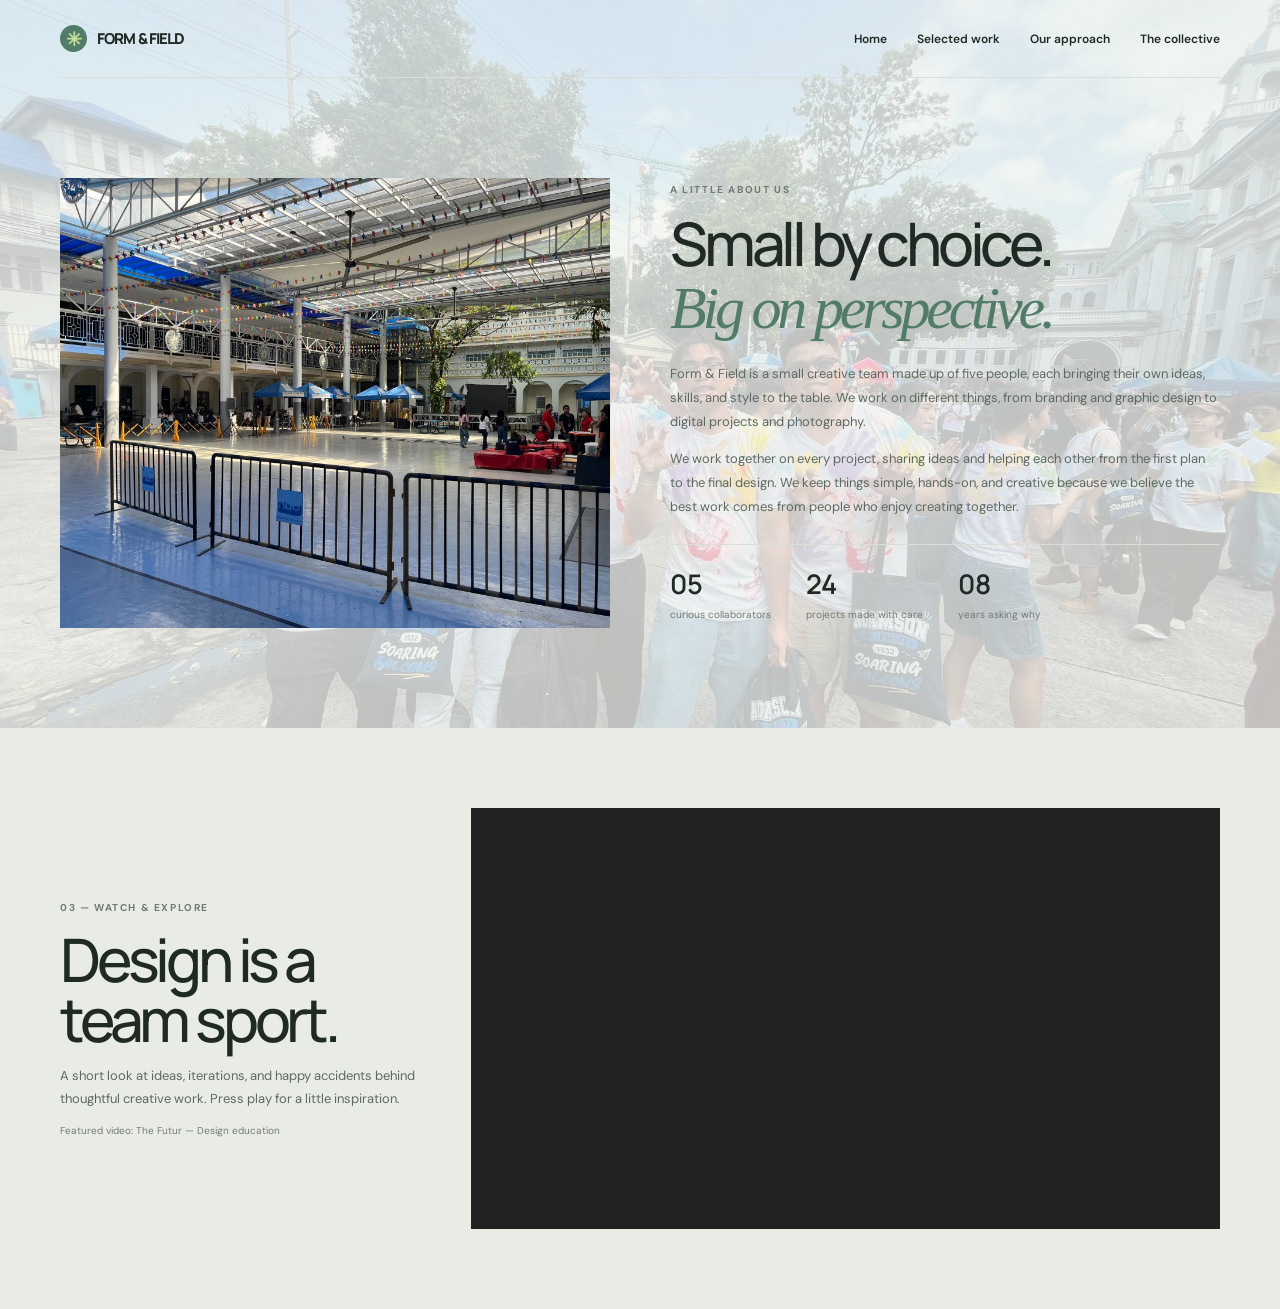
==== about.html @ 74bdded2 "Add files via upload" ====
<!DOCTYPE html>
<html lang="en">
<head>
	<meta charset="UTF-8">
	<meta name="viewport" content="width=device-width, initial-scale=1">
	<meta name="theme-color" content="#f4f1eb">
	<meta name="description" content="The portfolio of Form & Field, an independent design collective creating thoughtful digital and visual experiences.">
	<title>Form &amp; Field — Design Collective</title>
	<link rel="preconnect" href="https://fonts.googleapis.com">
	<link rel="preconnect" href="https://fonts.gstatic.com" crossorigin>
	<link href="https://fonts.googleapis.com/css2?family=DM+Sans:wght@400;500;600;700&family=Manrope:wght@400;500;600;700;800&display=swap" rel="stylesheet">
	<link href="itcfp-styles.css" rel="stylesheet">
</head>
<body>
	<header class="wrap topbar">
		<a class="brand">
			<span class="mark" aria-hidden="true"></span>
			FORM &amp; FIELD
		</a>
		<button class="menu" aria-label="Open navigation" aria-expanded="false">☰</button>
		<nav class="nav" aria-label="Main navigation">
            <a href="index.html">Home</a>
			<a href="projects.html">Selected work</a>
			<a href="about.html">Our approach</a>
			<a href="team.html">The collective</a>
		</nav>
	</header>
    <section class="wrap about">
			<div class="about-grid">
				<div class="about-photo">
					<img src="STCourt.jpg" alt="ST Quadrangle, a bright and airy space with shared work tables">
				</div>
				<div class="about-copy">
					<div class="label">A little about us</div>
					<h2>Small by choice.<br><em>Big on perspective.</em></h2>
					<p>Form &amp; Field is a small creative team made up of five people, each bringing their own ideas, skills, and style to the table. We work on different things, from branding and graphic design to digital projects and photography.</p>
					<p>We work together on every project, sharing ideas and helping each other from the first plan to the final design. We keep things simple, hands-on, and creative because we believe the best work comes from people who enjoy creating together.</p>
					<div class="stats">
						<div><strong>05</strong><span>curious collaborators</span></div>
						<div><strong>24</strong><span>projects made with care</span></div>
						<div><strong>08</strong><span>years asking why</span></div>
					</div>
				</div>
			</div>
		</section>
        <section class="film" id="film">
			<div class="wrap film-grid">
				<div class="film-copy">
					<div class="label">03 — Watch &amp; explore</div>
					<h2>Design is a team sport.</h2>
					<p>A short look at ideas, iterations, and happy accidents behind thoughtful creative work. Press play for a little inspiration.</p>
					<div class="note">Featured video: The Futur — Design education</div>
				</div>
				<div class="frame">
					<iframe src="https://www.youtube-nocookie.com/embed/YqQx75OPRa0?rel=0" title="Design education video from The Futur" loading="lazy" allow="accelerometer; autoplay; clipboard-write; encrypted-media; gyroscope; picture-in-picture; web-share" referrerpolicy="strict-origin-when-cross-origin" allowfullscreen></iframe>
				</div>
			</div>
		</section>
        <script>
		const menuButton=document.querySelector('.menu');
		const navigation=document.querySelector('.nav');
		const setMenuOpen=open=>{navigation.classList.toggle('open',open);menuButton.setAttribute('aria-expanded',String(open));menuButton.setAttribute('aria-label',open?'Close navigation':'Open navigation');menuButton.textContent=open?'×':'☰'};
		menuButton.addEventListener('click',()=>setMenuOpen(!navigation.classList.contains('open')));
		navigation.querySelectorAll('a').forEach(link=>link.addEventListener('click',()=>setMenuOpen(false)));
		document.addEventListener('keydown',event=>{if(event.key==='Escape'&&navigation.classList.contains('open')){setMenuOpen(false);menuButton.focus()}});
		document.querySelector('#current-year').textContent=new Date().getFullYear();
	    </script>
    </body>
</html>
---- itcfp-styles.css ----
:root {
			--paper: #f4f1eb;
			--ink: #22231f;
			--muted: #74756e;
			--line: #d9d6cf;
			--lime: #d4f36a;
			--sans: 'DM Sans', Arial, sans-serif;
			--display: Manrope, 'DM Sans', sans-serif;
		}

		* {
			box-sizing: border-box;
		}

		html {
			scroll-behavior: smooth;
		}

		body {
			margin: 0;
			background: var(--paper);
			color: var(--ink);
			font-family: var(--sans);
			-webkit-font-smoothing: antialiased;
		}

		a {
			color: inherit;
			text-decoration: none;
		}

		.wrap {
			width: min(1160px, calc(100% - 48px));
			margin: auto;
		}

		.topbar {
			height: 78px;
			display: flex;
			align-items: center;
			justify-content: space-between;
			border-bottom: 1px solid var(--line);
		}

		.brand {
			display: flex;
			align-items: center;
			gap: 10px;
			font: 800 15px var(--display);
			letter-spacing: -.06em;
		}

		.mark {
			width: 27px;
			height: 27px;
			border-radius: 50%;
			background: var(--ink);
			position: relative;
		}

		.mark:after {
			content: '✳';
			position: absolute;
			color: var(--lime);
			inset: 1px 0;
			text-align: center;
			font-size: 19px;
		}

		.nav {
			display: flex;
			align-items: center;
			gap: 30px;
			font-size: 12px;
			font-weight: 600;
		}

		.nav a:hover {
			opacity: .6;
		}

		.nav .pill {
			border: 1px solid var(--ink);
			border-radius: 30px;
			padding: 11px 16px;
		}

		.menu {
			display: none;
			background: none;
			border: 0;
			font-size: 24px;
			color: var(--ink);
		}

		.hero {
			padding: 84px 0 65px;
			display: grid;
			grid-template-columns: 1.15fr .85fr;
			gap: 25px;
			align-items: end;
		}

		.eyebrow,
		.label {
			font-size: 10px;
			letter-spacing: .16em;
			text-transform: uppercase;
			font-weight: 700;
			color: var(--muted);
		}

		.eyebrow:before {
			content: '';
			display: inline-block;
			width: 22px;
			height: 1px;
			background: currentColor;
			vertical-align: middle;
			margin-right: 9px;
		}

		.hero h1 {
			font: 500 clamp(58px, 9vw, 118px)/.91 var(--display);
			letter-spacing: -.09em;
			margin: 25px 0 0;
		}

		.hero h1 em,
		.manifesto em,
		.about-copy em,
		.contact em {
			font-family: Georgia, serif;
			font-weight: 400;
		}

		.hero-aside {
			max-width: 350px;
			margin: 0 0 8px auto;
		}

		.hero-aside p {
			font-size: 15px;
			line-height: 1.75;
			color: #62635c;
			margin: 0 0 24px;
		}

		.text-link {
			font-size: 12px;
			font-weight: 700;
			border-bottom: 1px solid;
			padding-bottom: 5px;
		}

		.hero-image {
			height: 450px;
			position: relative;
			overflow: hidden;
			background: #c4bcae;
		}

		.hero-image img {
			width: 100%;
			height: 100%;
			object-fit: cover;
			display: block;
		}

		.caption {
			position: absolute;
			left: 18px;
			bottom: 17px;
			color: white;
			font-size: 10px;
			letter-spacing: .1em;
			text-transform: uppercase;
			text-shadow: 0 1px 8px #222;
		}

		.intro {
			padding: 23px 0;
			border-bottom: 1px solid var(--line);
			display: flex;
			justify-content: space-between;
			gap: 20px;
			font-size: 12px;
			color: var(--muted);
		}

		.intro strong {
			color: var(--ink);
		}

		.available {
			color: var(--ink);
			font-weight: 600;
		}

		.available:before {
			content: '';
			display: inline-block;
			background: #8cb846;
			width: 7px;
			height: 7px;
			border-radius: 50%;
			margin-right: 9px;
		}

		section {
			scroll-margin-top: 20px;
		}

		.section-head {
			display: flex;
			justify-content: space-between;
			align-items: end;
			gap: 25px;
			margin-bottom: 34px;
		}

		.section-head h2 {
			font: 500 clamp(36px, 5vw, 60px)/1 var(--display);
			letter-spacing: -.07em;
			margin: 12px 0 0;
		}

		.section-head > p {
			max-width: 330px;
			font-size: 13px;
			line-height: 1.7;
			color: var(--muted);
			margin: 0;
		}

		.work {
			padding: 100px 0 90px;
		}

		.project-index {
			display: flex;
			align-items: center;
			gap: 12px 22px;
			flex-wrap: wrap;
			border-block: 1px solid var(--line);
			padding: 15px 0;
			margin-bottom: 32px;
			font-size: 11px;
		}

		.project-index strong {
			font-size: 9px;
			letter-spacing: .12em;
			text-transform: uppercase;
			color: var(--muted);
		}

		.project-index a {
			border-bottom: 1px solid transparent;
			padding: 3px 0;
		}

		.project-index a:hover,
		.project-index a:focus-visible {
			border-color: var(--ink);
		}

		.projects {
			display: grid;
			grid-template-columns: 1.1fr .9fr;
			gap: 52px 24px;
		}

		.project:nth-child(even) {
			margin-top: 95px;
		}

		.visual {
			position: relative;
			height: 360px;
			overflow: hidden;
			background: #d9d5cc;
		}

		.project:nth-child(even) .visual {
			height: 290px;
		}

		.visual img {
			width: 100%;
			height: 100%;
			object-fit: cover;
			display: block;
			transition: transform .5s;
		}

		.project:hover img {
			transform: scale(1.035);
		}

		.tag {
			position: absolute;
			top: 14px;
			left: 14px;
			background: var(--paper);
			border-radius: 20px;
			padding: 8px 11px;
			font-size: 9px;
			letter-spacing: .1em;
			text-transform: uppercase;
		}

		.project-info {
			display: flex;
			justify-content: space-between;
			align-items: start;
			padding-top: 14px;
		}

		.project-info h3 {
			font: 600 18px var(--display);
			margin: 0 0 5px;
			letter-spacing: -.04em;
		}

		.project-info p {
			font-size: 11px;
			color: var(--muted);
			margin: 0;
		}

		.arrow {
			border: 1px solid var(--line);
			border-radius: 50%;
			width: 32px;
			height: 32px;
			display: grid;
			place-items: center;
		}

		.manifesto {
			background: #22231f;
			color: var(--paper);
			padding: 90px 0;
			overflow: hidden;
		}

		.manifesto-grid {
			display: grid;
			grid-template-columns: .7fr 1.3fr;
			gap: 50px;
		}

		.manifesto .label {
			color: #aaa;
		}

		.manifesto h2 {
			font: 500 clamp(40px, 6vw, 72px)/1.04 var(--display);
			letter-spacing: -.07em;
			margin: 0;
		}

		.manifesto em {
			color: var(--lime);
		}

		.manifesto p {
			max-width: 570px;
			color: #b7b8ae;
			font-size: 14px;
			line-height: 1.85;
			margin: 25px 0 0;
		}

		.principles {
			display: grid;
			grid-template-columns: repeat(3, 1fr);
			gap: 15px;
			margin-top: 42px;
			padding-top: 22px;
			border-top: 1px solid #45463f;
		}

		.principles b {
			display: block;
			font: 500 18px var(--display);
			margin-bottom: 8px;
		}

		.principles span {
			font-size: 10px;
			letter-spacing: .1em;
			text-transform: uppercase;
			color: #d2d2c9;
		}

		.about {
			padding: 100px 0;
		}

		.about-grid {
			display: grid;
			grid-template-columns: 1fr 1fr;
			gap: 60px;
			align-items: center;
		}

		.about-photo {
			height: 450px;
		}

		.about-photo img {
			width: 100%;
			height: 100%;
			object-fit: cover;
		}

		.about-copy h2 {
			font: 500 clamp(38px, 5vw, 60px)/1.03 var(--display);
			letter-spacing: -.07em;
			margin: 17px 0 22px;
		}

		.about-copy p {
			font-size: 13px;
			line-height: 1.85;
			color: #66675f;
		}

		.stats {
			display: flex;
			gap: 35px;
			border-top: 1px solid var(--line);
			padding-top: 20px;
			margin-top: 25px;
		}

		.stats strong {
			display: block;
			font: 600 27px var(--display);
		}

		.stats span {
			font-size: 10px;
			color: var(--muted);
		}

		.film {
			background: #e8e5dd;
			padding: 80px 0;
		}

		.film-grid {
			display: grid;
			grid-template-columns: .65fr 1.35fr;
			gap: 50px;
			align-items: center;
		}

		.film-copy h2 {
			font: 500 clamp(38px, 5vw, 60px)/1 var(--display);
			letter-spacing: -.07em;
			margin: 15px 0;
		}

		.film-copy p {
			font-size: 13px;
			line-height: 1.8;
			color: #696a63;
		}

		.frame {
			aspect-ratio: 16/9;
			background: #222;
			overflow: hidden;
		}

		.frame iframe {
			width: 100%;
			height: 100%;
			border: 0;
			display: block;
		}

		.note {
			font-size: 10px;
			color: var(--muted);
			margin-top: 9px;
		}

		.team {
			padding: 100px 0;
		}

		.team-grid {
			display: grid;
			grid-template-columns: repeat(5, 1fr);
			gap: 15px;
		}

		.portrait {
			aspect-ratio: .8;
			overflow: hidden;
			background: #d6d1c7;
			margin-bottom: 14px;
		}

		.portrait img {
			width: 100%;
			height: 100%;
			object-fit: cover;
			filter: saturate(.75);
			transition: transform .4s;
		}

		.team-card:hover img {
			transform: scale(1.04);
		}

		.team-card h3 {
			font: 600 15px var(--display);
			margin: 0 0 4px;
		}

		.team-card p {
			font-size: 10px;
			color: var(--muted);
			margin: 0;
		}

		.team-card .member-email {
			display: inline-block;
			margin-top: 8px;
			font-size: 10px;
			text-decoration: underline;
			text-underline-offset: 3px;
			overflow-wrap: anywhere;
		}

		.team-intro {
			max-width: 350px;
			font-size: 13px;
			line-height: 1.7;
			color: var(--muted);
		}

		.contact {
			background: var(--lime);
			padding: 70px 0 25px;
		}

		.contact-top {
			display: flex;
			justify-content: space-between;
			align-items: start;
			gap: 25px;
		}

		.contact h2 {
			font: 500 clamp(48px, 8vw, 94px)/.95 var(--display);
			letter-spacing: -.08em;
			margin: 0;
		}

		.contact-link {
			border: 1px solid;
			border-radius: 30px;
			padding: 14px 19px;
			font-size: 12px;
			font-weight: 700;
			margin-top: 10px;
		}

		.footer {
			border-top: 1px solid #a6bd5b;
			margin-top: 68px;
			padding-top: 18px;
			display: flex;
			justify-content: space-between;
			gap: 18px;
			font-size: 10px;
		}

		.footer-links {
			display: flex;
			gap: 18px;
		}

		@media (max-width: 800px) {
			.hero {
				grid-template-columns: 1fr;
				padding-top: 65px;
			}

			.hero-aside {
				margin: 20px 0 0;
				max-width: 500px;
			}

			.hero-image {
				height: 380px;
			}

			.manifesto-grid {
				grid-template-columns: 1fr;
				gap: 25px;
			}

			.about-grid {
				gap: 32px;
			}

			.about-photo {
				height: 380px;
			}

			.film-grid {
				grid-template-columns: 1fr;
				gap: 24px;
			}

			.team-grid {
				grid-template-columns: repeat(3, 1fr);
				row-gap: 26px;
			}
		}

		@media (max-width: 560px) {
			.wrap {
				width: calc(100% - 34px);
			}

			.topbar {
				height: 66px;
			}

			.menu {
				display: block;
			}

			.nav {
				display: none;
				position: absolute;
				z-index: 5;
				top: 66px;
				left: 0;
				right: 0;
				background: var(--paper);
				padding: 22px 18px;
				flex-direction: column;
				align-items: stretch;
				border-bottom: 1px solid var(--line);
			}

			.nav.open {
				display: flex;
			}

			.nav .pill {
				text-align: center;
			}

			.hero {
				padding: 52px 0 40px;
			}

			.hero h1 {
				font-size: clamp(58px, 15vw, 82px);
			}

			.hero-image {
				height: 280px;
			}

			.intro {
				flex-direction: column;
			}

			.work,
			.about,
			.team {
				padding: 72px 0;
			}

			.section-head {
				align-items: start;
				flex-direction: column;
				gap: 14px;
			}

			.projects {
				grid-template-columns: 1fr;
				gap: 30px;
			}

			.project:nth-child(even) {
				margin-top: 0;
			}

			.visual,
			.project:nth-child(even) .visual {
				height: 270px;
			}

			.manifesto {
				padding: 70px 0;
			}

			.principles {
				gap: 8px;
			}

			.principles b {
				font-size: 15px;
			}

			.about-grid {
				grid-template-columns: 1fr;
				gap: 25px;
			}

			.about-copy {
				order: -1;
			}

			.about-photo {
				height: 310px;
			}

			.stats {
				gap: 22px;
			}

			.film {
				padding: 65px 0;
			}

			.team-grid {
				grid-template-columns: repeat(2, 1fr);
				gap: 24px 12px;
			}

			.contact {
				padding-top: 58px;
			}

			.contact-top {
				flex-direction: column;
			}

			.contact h2 {
				font-size: clamp(50px, 13vw, 72px);
			}

			.footer {
				margin-top: 50px;
				flex-wrap: wrap;
			}

			.footer-links {
				gap: 12px;
			}
		}

		/* Contemporary forest, stone, and soft coral palette */
		:root {
			--paper: #f5f5f0;
			--ink: #202a25;
			--muted: #727b73;
			--line: #d9ded6;
			--lime: #c5dd9a;
			--blue: #527c68;
		}

		.mark {
			background: var(--blue);
		}

		.eyebrow:before {
			background: var(--blue);
		}

		.hero h1 em,
		.about-copy em {
			color: var(--blue);
		}

		.hero-aside p,
		.about-copy p,
		.section-head > p,
		.film-copy p {
			color: #5e6a61;
		}

		.available:before {
			background: #d88468;
		}

		.manifesto {
			background: #263b32;
		}

		.manifesto em {
			color: var(--lime);
		}

		.film {
			background: #e9ece5;
		}

		.contact {
			background: var(--lime);
		}

		.project-index a:hover,
		.project-index a:focus-visible {
			border-color: var(--blue);
		}

		@media (prefers-reduced-motion: reduce) {
			html {
				scroll-behavior: auto;
			}

			*,
			*:before,
			*:after {
				transition: none !important;
			}
		}

		body {
			background-color: var(--paper);
			background-image: linear-gradient(rgba(245, 245, 240, .78), rgba(245, 245, 240, .78)), url("gsea pic.jpg");
			background-position: center;
			background-size: cover;
			background-repeat: no-repeat;
			background-attachment: fixed;
		}

		.contact-page {
			padding: 82px 0 34px;
		}

		.contact-page-grid {
			display: grid;
			grid-template-columns: .8fr 1.2fr;
			gap: clamp(40px, 8vw, 110px);
			align-items: start;
			padding: 28px 0 84px;
		}

		.contact-copy {
			padding-top: 12px;
		}

		.contact-copy h1 {
			font: 500 clamp(54px, 7vw, 88px)/.96 var(--display);
			letter-spacing: -.08em;
			margin: 24px 0;
		}

		.contact-copy h1 em {
			color: var(--blue);
			font-family: Georgia, serif;
			font-weight: 400;
		}

		.contact-copy > p {
			max-width: 340px;
			color: #5e6a61;
			font-size: 14px;
			line-height: 1.8;
			margin: 0 0 24px;
		}

		.contact-email {
			display: inline-block;
			font-size: 12px;
			font-weight: 600;
			border-bottom: 1px solid var(--line);
			padding-bottom: 5px;
		}

		.contact-form-panel {
			background: rgba(245, 245, 240, .94);
			border: 1px solid var(--line);
			padding: clamp(24px, 4vw, 44px);
		}

		.contact-form-heading {
			display: flex;
			justify-content: space-between;
			align-items: baseline;
			gap: 16px;
			border-bottom: 1px solid var(--line);
			padding-bottom: 17px;
			margin-bottom: 26px;
		}

		.contact-form-heading p {
			font: 500 18px var(--display);
			letter-spacing: -.04em;
			margin: 0;
		}

		.project-form,
		.contact-fields,
		.form-field {
			display: grid;
			gap: 22px;
		}

		.contact-fields {
			grid-template-columns: 1fr 1fr;
		}

		.form-field label {
			font-size: 10px;
			font-weight: 700;
			letter-spacing: .1em;
			text-transform: uppercase;
		}

		.form-field input,
		.form-field textarea {
			width: 100%;
			border: 1px solid var(--line);
			border-radius: 0;
			background: rgba(255, 255, 255, .72);
			color: var(--ink);
			font: 14px var(--sans);
			padding: 13px 14px;
			transition: border-color .2s, box-shadow .2s;
		}

		.form-field textarea {
			min-height: 150px;
			resize: vertical;
		}

		.form-field input:focus,
		.form-field textarea:focus {
			border-color: var(--blue);
			box-shadow: 0 0 0 2px rgba(82, 124, 104, .14);
			outline: none;
		}

		.form-submit-row {
			display: flex;
			justify-content: space-between;
			align-items: center;
			gap: 16px;
			padding-top: 2px;
		}

		.form-submit-row > span {
			font-size: 11px;
			color: var(--muted);
		}

		.form-submit-row button {
			border: 0;
			border-radius: 30px;
			background: var(--ink);
			color: var(--paper);
			font: 600 12px var(--sans);
			padding: 14px 19px;
			cursor: pointer;
			transition: background-color .2s, transform .2s;
		}

		.form-submit-row button:hover {
			background: var(--blue);
			transform: translateY(-1px);
		}

		.form-submit-row button:focus-visible,
		.contact-email:focus-visible {
			outline: 2px solid var(--blue);
			outline-offset: 4px;
		}

		.form-submit-row button span {
			margin-left: 12px;
		}

		.form-footer {
			border-top: 1px solid var(--line);
			padding-top: 18px;
			display: flex;
			justify-content: space-between;
			gap: 18px;
			font-size: 10px;
			color: var(--muted);
		}

		@media (max-width: 800px) {
			.contact-page-grid {
				grid-template-columns: 1fr;
				gap: 36px;
			}

			.contact-copy {
				max-width: 560px;
			}
		}

		@media (max-width: 560px) {
			.contact-page {
				padding-top: 50px;
			}

			.contact-page-grid {
				padding: 15px 0 58px;
			}

			.contact-copy h1 {
				font-size: clamp(58px, 15vw, 78px);
			}

			.contact-fields {
				grid-template-columns: 1fr;
			}

			.contact-form-heading {
				align-items: start;
				flex-direction: column;
			}

			.form-submit-row {
				align-items: start;
				flex-direction: column;
			}

			.form-footer {
				flex-wrap: wrap;
			}

			.form-footer .footer-links {
				order: 1;
				width: 100%;
			}
		}
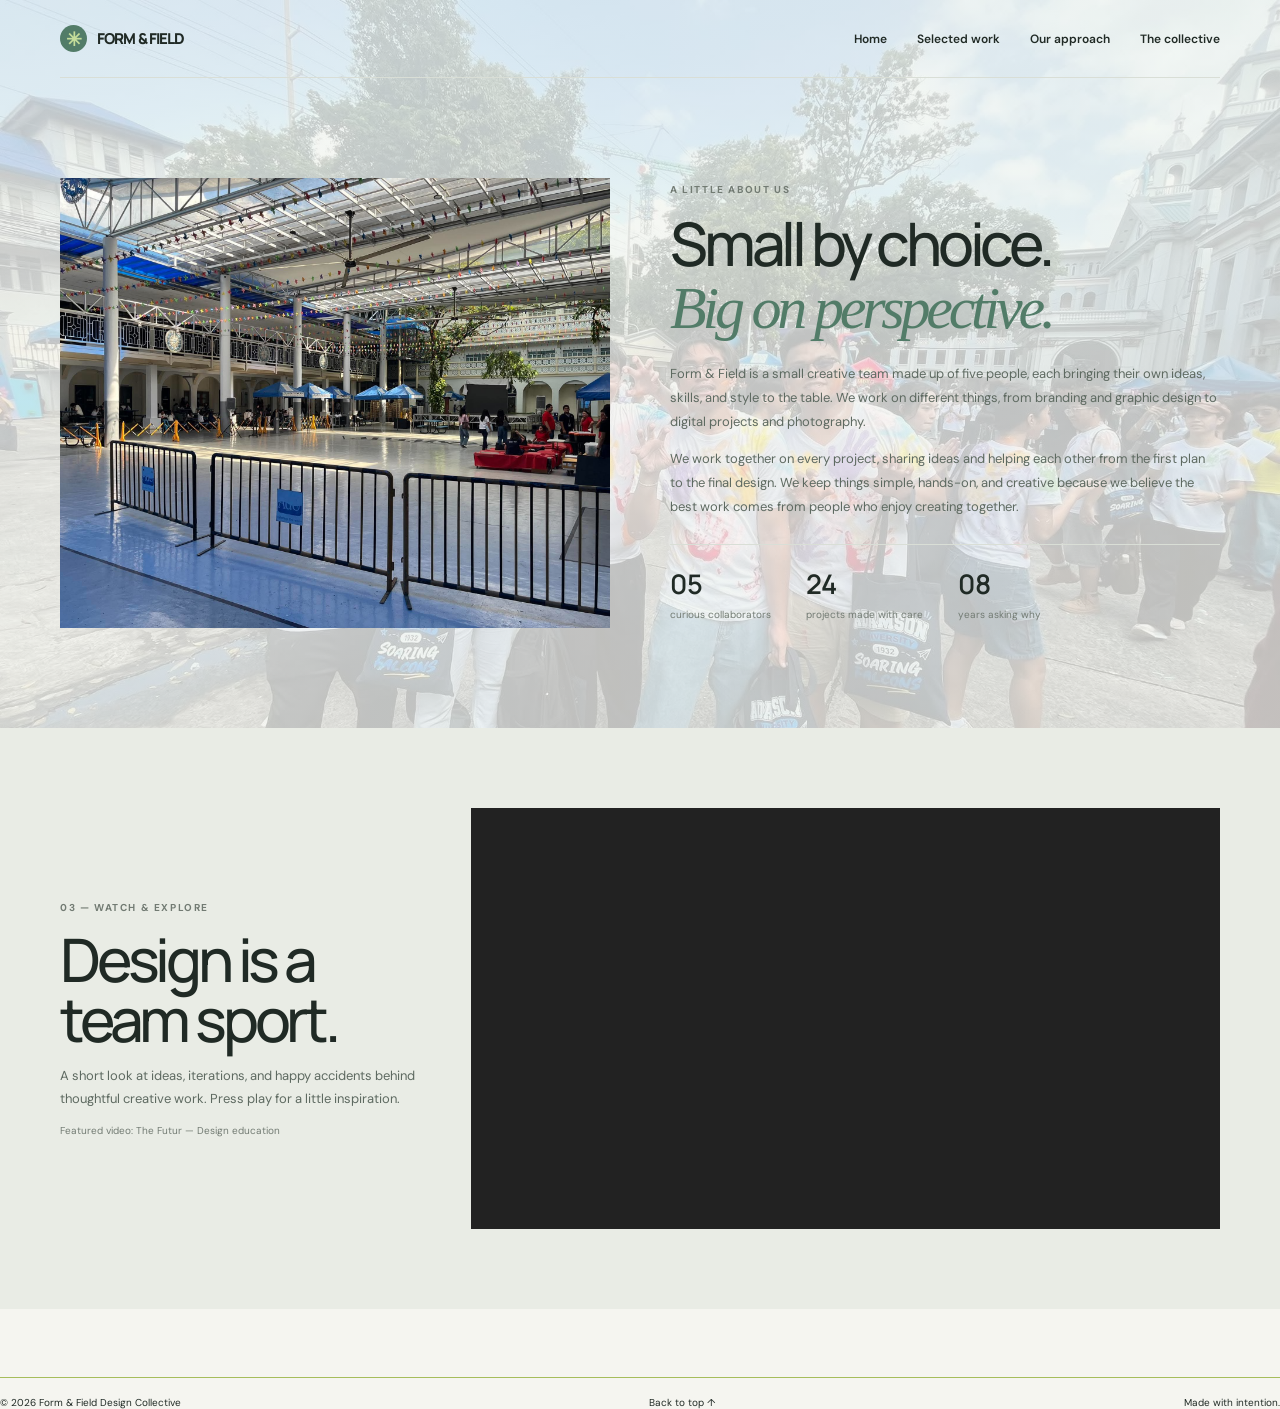
==== commit 3a802f8c: "Add footer section to about.html Added footer section with copyright and navigation links." ====
--- a/about.html
+++ b/about.html
@@ -56,6 +56,13 @@
 				</div>
 			</div>
 		</section>
+	<footer class="footer">
+					<span>© <span id="current-year">2025</span> Form &amp; Field Design Collective</span>
+					<div class="footer-links">
+						<a href="index.html">Back to top ↑</a>
+					</div>
+					<span>Made with intention.</span>
+				</footer>
         <script>
 		const menuButton=document.querySelector('.menu');
 		const navigation=document.querySelector('.nav');
@@ -66,4 +73,4 @@
 		document.querySelector('#current-year').textContent=new Date().getFullYear();
 	    </script>
     </body>
-</html>+</html>
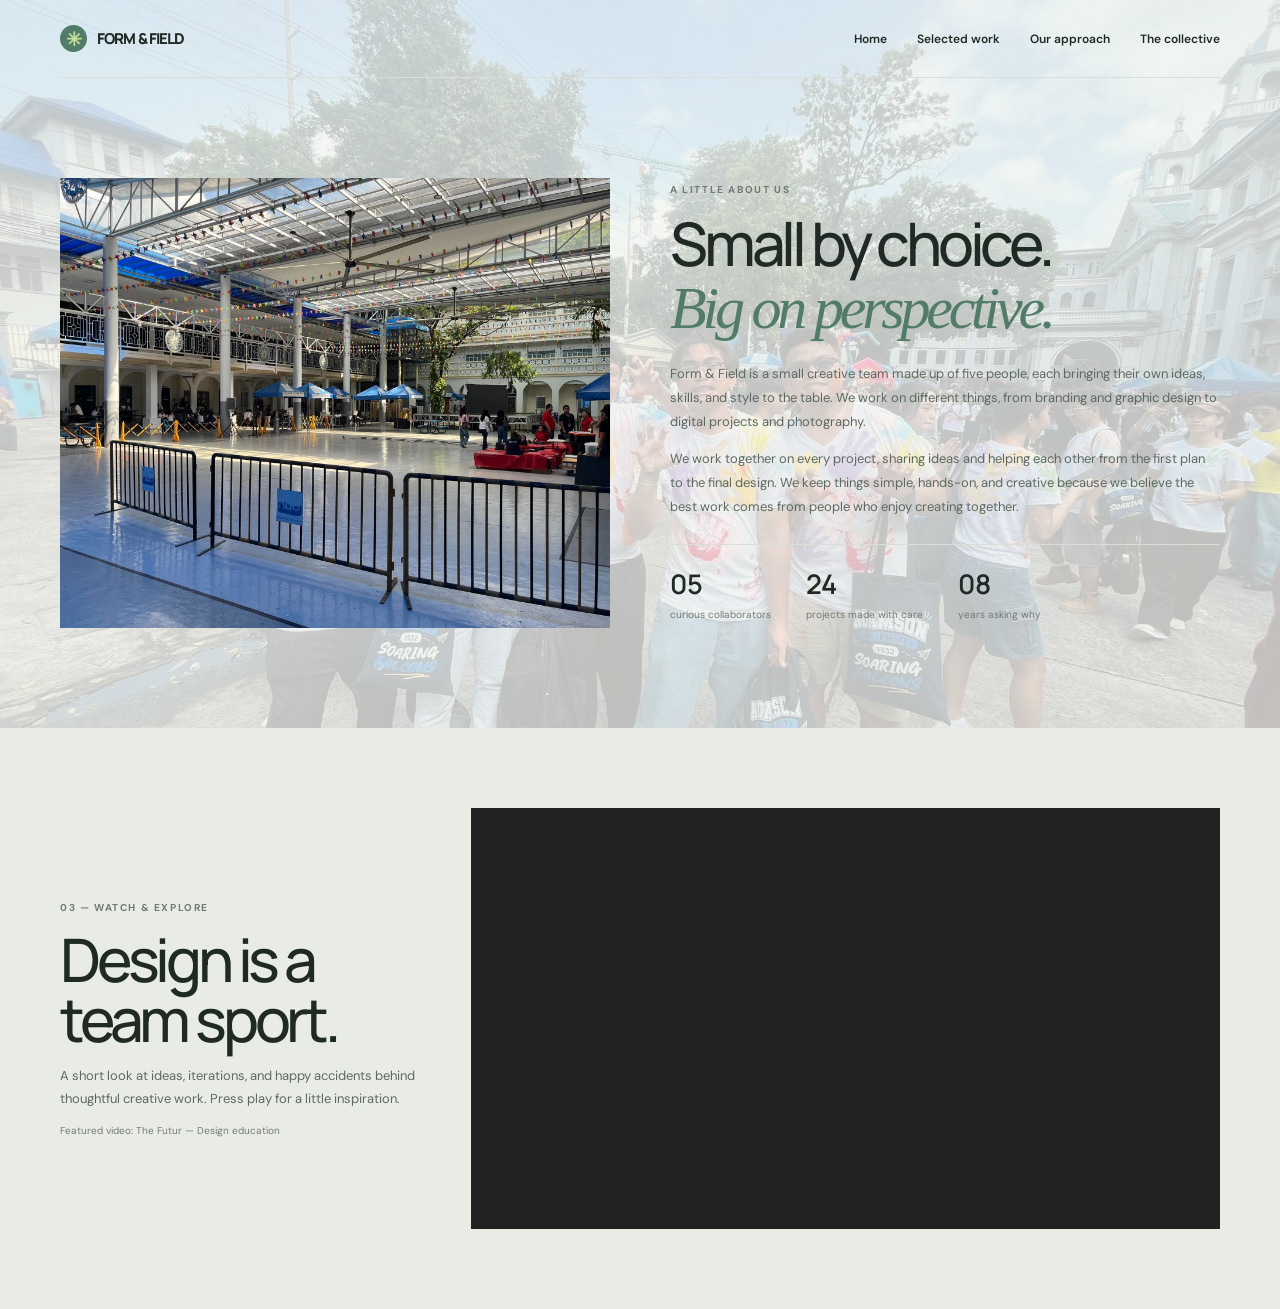
==== commit 48b24c6d: "Fix HTML formatting and clean up code" ====
--- a/about.html
+++ b/about.html
@@ -25,7 +25,7 @@
 			<a href="team.html">The collective</a>
 		</nav>
 	</header>
-    <section class="wrap about">
+    <section class="wrap about" id="home">
 			<div class="about-grid">
 				<div class="about-photo">
 					<img src="STCourt.jpg" alt="ST Quadrangle, a bright and airy space with shared work tables">
@@ -56,13 +56,6 @@
 				</div>
 			</div>
 		</section>
-	<footer class="footer">
-					<span>© <span id="current-year">2025</span> Form &amp; Field Design Collective</span>
-					<div class="footer-links">
-						<a href="index.html">Back to top ↑</a>
-					</div>
-					<span>Made with intention.</span>
-				</footer>
         <script>
 		const menuButton=document.querySelector('.menu');
 		const navigation=document.querySelector('.nav');
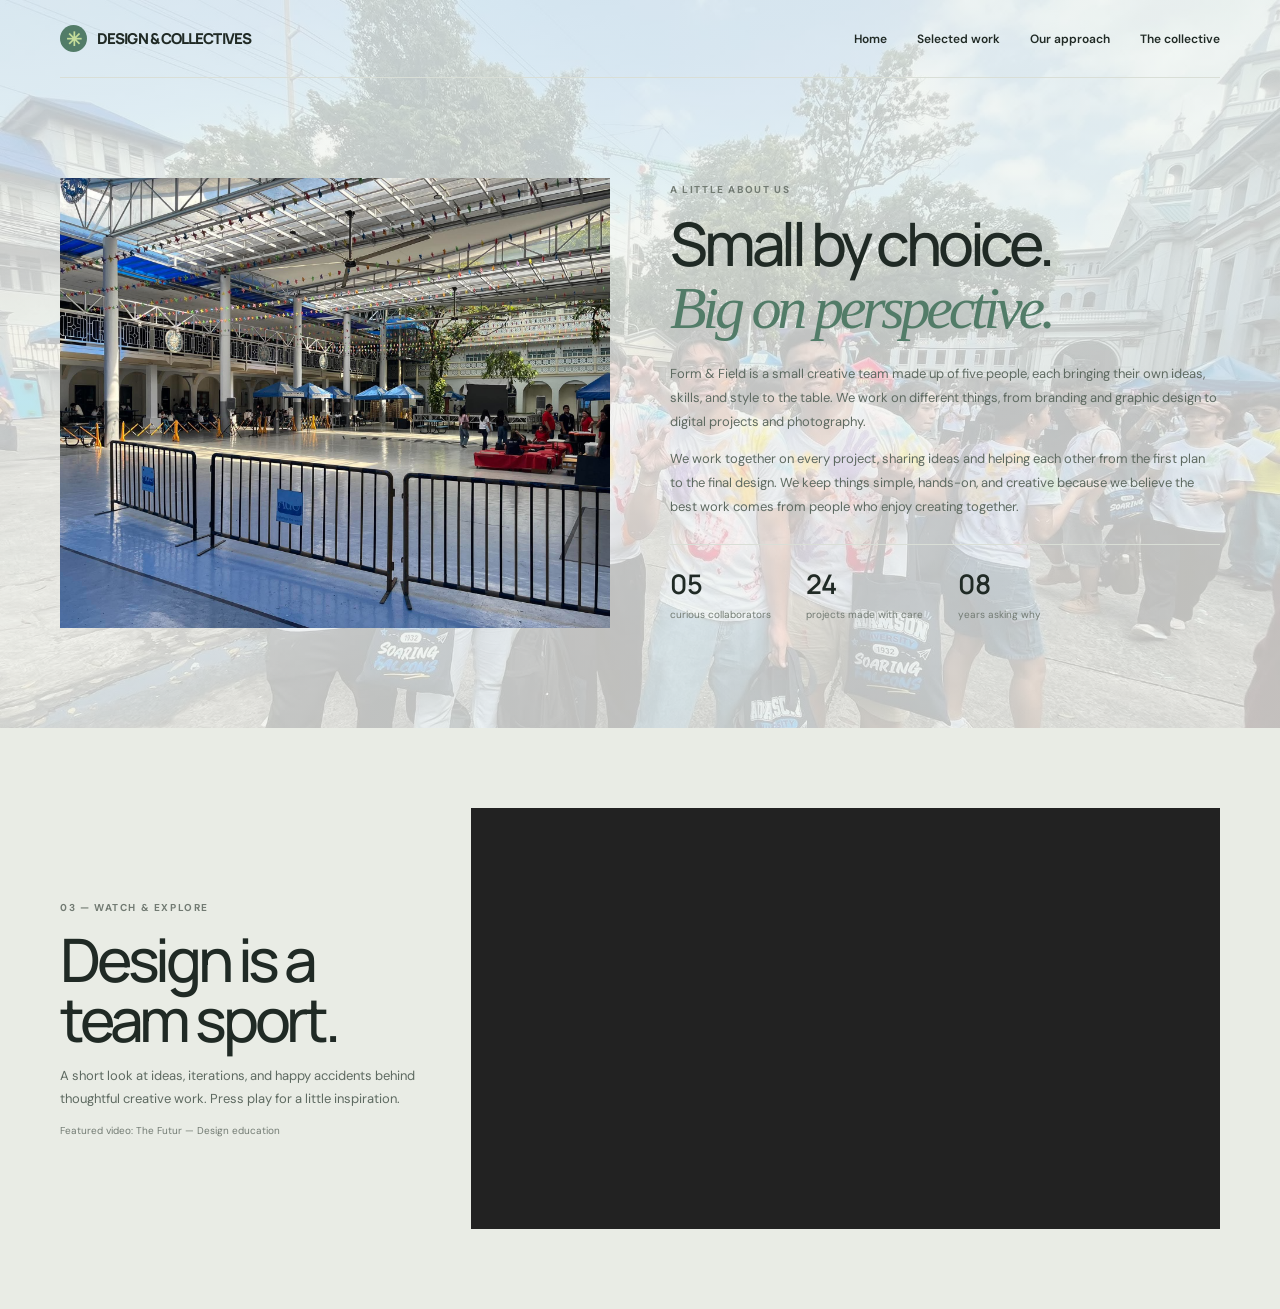
==== commit fe14d992: "Update about.html" ====
--- a/about.html
+++ b/about.html
@@ -5,17 +5,17 @@
 	<meta name="viewport" content="width=device-width, initial-scale=1">
 	<meta name="theme-color" content="#f4f1eb">
 	<meta name="description" content="The portfolio of Form & Field, an independent design collective creating thoughtful digital and visual experiences.">
-	<title>Form &amp; Field — Design Collective</title>
+	<title>Design &amp; Collectives — Design Collective</title>
 	<link rel="preconnect" href="https://fonts.googleapis.com">
 	<link rel="preconnect" href="https://fonts.gstatic.com" crossorigin>
 	<link href="https://fonts.googleapis.com/css2?family=DM+Sans:wght@400;500;600;700&family=Manrope:wght@400;500;600;700;800&display=swap" rel="stylesheet">
 	<link href="itcfp-styles.css" rel="stylesheet">
-</head>
+    </head>
 <body>
 	<header class="wrap topbar">
 		<a class="brand">
 			<span class="mark" aria-hidden="true"></span>
-			FORM &amp; FIELD
+			DESIGN &amp; COLLECTIVES
 		</a>
 		<button class="menu" aria-label="Open navigation" aria-expanded="false">☰</button>
 		<nav class="nav" aria-label="Main navigation">
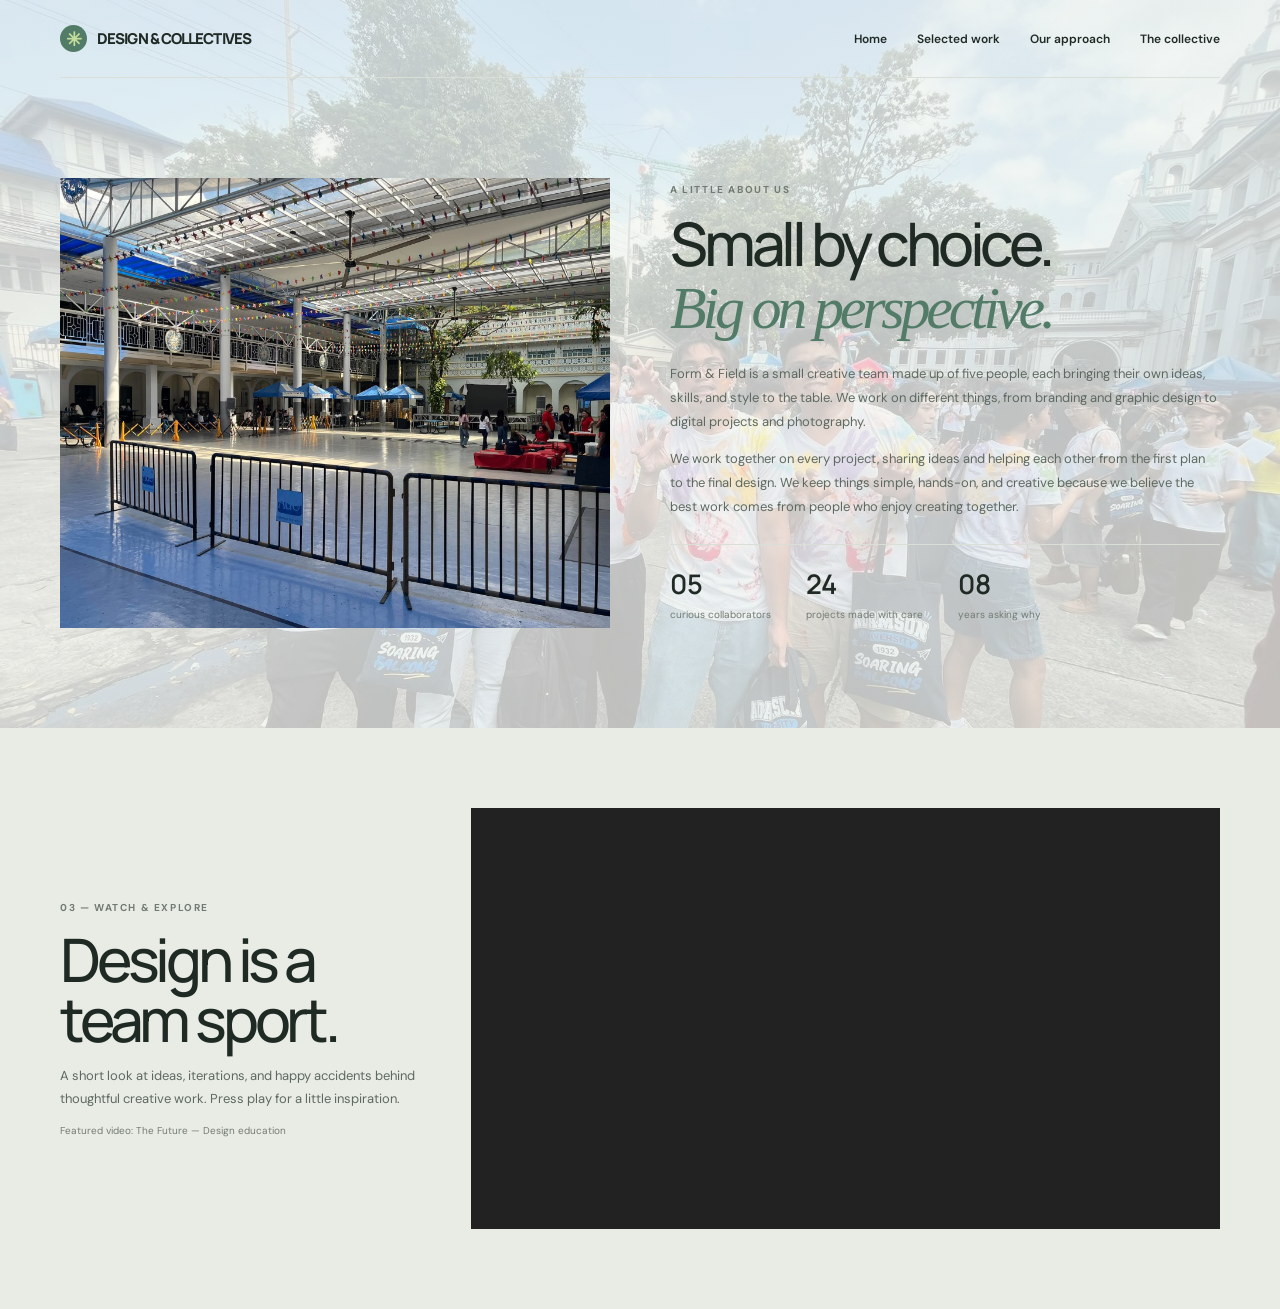
==== commit a96f1b31: "Update about.html" ====
--- a/about.html
+++ b/about.html
@@ -49,7 +49,7 @@
 					<div class="label">03 — Watch &amp; explore</div>
 					<h2>Design is a team sport.</h2>
 					<p>A short look at ideas, iterations, and happy accidents behind thoughtful creative work. Press play for a little inspiration.</p>
-					<div class="note">Featured video: The Futur — Design education</div>
+					<div class="note">Featured video: The Future — Design education</div>
 				</div>
 				<div class="frame">
 					<iframe src="https://www.youtube-nocookie.com/embed/YqQx75OPRa0?rel=0" title="Design education video from The Futur" loading="lazy" allow="accelerometer; autoplay; clipboard-write; encrypted-media; gyroscope; picture-in-picture; web-share" referrerpolicy="strict-origin-when-cross-origin" allowfullscreen></iframe>
